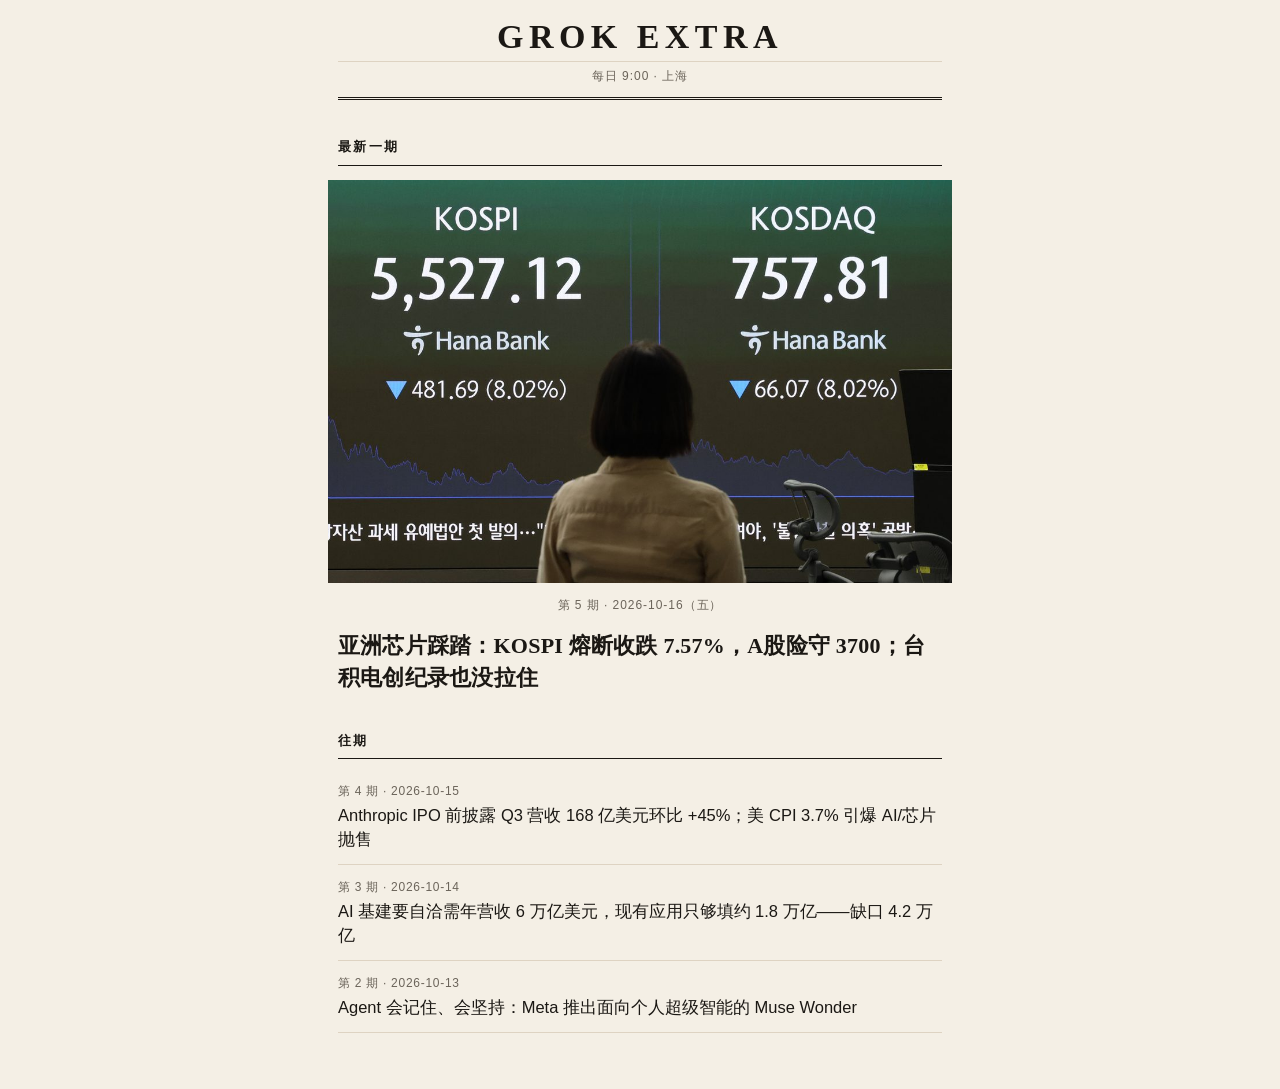
==== index.html @ 84a99beb "Publish GROK EXTRA issue 5 (2026-10-16) Add the provided page and images, and feature 第 5 期 on the i" ====
<!doctype html><html lang="zh-CN"><head><meta charset="utf-8">
<meta name="viewport" content="width=device-width,initial-scale=1">
<meta name="color-scheme" content="light dark">
<title>GROK EXTRA</title><link rel="stylesheet" href="style.css"></head>
<body><main>
<header class="mast"><div class="date">每日 9:00 · 上海</div><h1>GROK EXTRA</h1></header>
<section class="latest">
<h2>最新一期</h2>
<div class="cover"><a href="issues/2026-10-16.html"><img src="img/2026-10-16/cover.jpg" alt="第 5 期封面：亚洲芯片踩踏与熔断" loading="eager"></a></div>
<p class="meta">第 5 期 · 2026-10-16（五）</p>
<p class="kicker"><a href="issues/2026-10-16.html">亚洲芯片踩踏：KOSPI 熔断收跌 7.57%，A股险守 3700；台积电创纪录也没拉住</a></p>
</section>
<section>
<h2>往期</h2>
<ul class="issues">
<!-- ISSUES: 最新一期只放在上面，此处从次新开始往下排，每期两行 -->
<li><a href="issues/2026-10-15.html"><span class="when">第 4 期 · 2026-10-15</span><span class="ttl">Anthropic IPO 前披露 Q3 营收 168 亿美元环比 +45%；美 CPI 3.7% 引爆 AI/芯片抛售</span></a></li>
<li><a href="issues/2026-10-14.html"><span class="when">第 3 期 · 2026-10-14</span><span class="ttl">AI 基建要自洽需年营收 6 万亿美元，现有应用只够填约 1.8 万亿——缺口 4.2 万亿</span></a></li>
<li><a href="issues/2026-10-13.html"><span class="when">第 2 期 · 2026-10-13</span><span class="ttl">Agent 会记住、会坚持：Meta 推出面向个人超级智能的 Muse Wonder</span></a></li>
</ul>
</section>
</main></body></html>
---- style.css ----
:root{color-scheme:light dark;
 --bg:#0d0d0f;--card:#16171b;--fg:#ece8df;--prose:#c9c5bc;--mute:#8d897f;
 --acc:#f2b84b;--acc-fill:#f2b84b;--on-acc:#141414;--line:#26282d;--red:#e0533d;
 --tint:rgba(242,184,75,.12);
 --serif:"Songti SC","STSong","Noto Serif CJK SC","Source Han Serif SC","Noto Serif SC",Georgia,serif;
 --sans:-apple-system,"PingFang SC","HarmonyOS Sans SC","MiSans","Noto Sans CJK SC","Microsoft YaHei",sans-serif}
@media (prefers-color-scheme:light){:root{--bg:#f4efe5;--card:#fffbf4;--fg:#1b1814;--prose:#3a352d;--mute:#6b645a;--acc:#9a5b0e;--line:#ded3c2;--red:#b8321f;--tint:rgba(154,91,14,.10)}}
*{box-sizing:border-box}html{-webkit-text-size-adjust:100%}
body{margin:0;background:var(--bg);color:var(--fg);font:16.5px/1.75 var(--sans);font-feature-settings:"tnum"}
main{max-width:640px;margin:0 auto;padding:12px 18px 56px}
img{max-width:100%;height:auto;display:block;border-radius:4px}
a{color:var(--acc);text-decoration:none;overflow-wrap:anywhere}
header.mast{display:flex;flex-direction:column-reverse;align-items:center;padding:6px 0 10px;border-bottom:3px double var(--fg)}
.mast h1{font-family:Georgia,"Times New Roman",serif;font-weight:700;letter-spacing:.16em;margin:0;font-size:34px;line-height:1.1}
.mast .date{color:var(--mute);font-size:12px;letter-spacing:.08em;border-top:1px solid var(--line);margin-top:6px;padding-top:4px;width:100%;text-align:center}
.cover{margin:14px -10px 0}.cover img{border-radius:0;width:100%;aspect-ratio:auto;opacity:1}
.cover a.shot{margin:0}
p.meta{color:var(--mute);font-size:12px;letter-spacing:.08em;text-align:center;margin:12px 0 0}
.kicker{margin:14px 0 4px;font:700 22px/1.45 var(--serif);letter-spacing:.01em}
.kicker a{color:var(--fg)}
section{margin-top:36px}
section>h2{font-size:13px;font-weight:700;letter-spacing:.18em;color:var(--fg);margin:0 0 10px;padding:0 0 6px;border-bottom:1px solid var(--fg);display:flex;align-items:center;gap:8px}
section>h2::after{content:"";flex:1}
a.shot{display:block;margin:10px 0}
section>a.shot img{aspect-ratio:3/1;object-fit:cover;object-position:center;opacity:.85}
a.shot.is-placeholder{display:none}
article{background:none;border-radius:0;padding:16px 0;margin:0;border-bottom:1px solid var(--line)}
article h3{margin:0 0 8px;font:700 18.5px/1.5 var(--serif);color:var(--fg)}
article .no{display:block;font:italic 700 13px/1 Georgia,serif;color:var(--acc);letter-spacing:.1em;margin-bottom:6px}
article p{margin:0 0 10px;color:var(--prose)}
article strong{color:var(--fg)}
article .src{font-size:12.5px;display:flex;flex-wrap:wrap;gap:4px 14px}
article .src a{color:var(--mute);border-bottom:1px solid var(--line)}
.top{display:inline-block;background:var(--red);color:#fff;font-size:11px;font-weight:700;letter-spacing:.12em;padding:2px 8px;border-radius:2px;margin:0 0 8px}
article:has(.top) h3{font-size:21px}
section.deep article{border:none;border-left:3px solid var(--acc);padding:2px 0 2px 14px;margin:18px 0}
section.tips{background:var(--tint);padding:16px 16px 4px}
section.tips>h2{border-bottom:none;padding-bottom:0}
section.tips .mark{background:var(--acc-fill);color:var(--on-acc);font:700 11px/1 var(--sans);letter-spacing:.14em;padding:3px 6px}
ul.checks{list-style:none;padding:0;margin:4px 0 0}
ul.checks li{position:relative;padding:11px 0 11px 28px;border-bottom:1px solid var(--line);color:var(--prose)}
ul.checks li::before{content:"";position:absolute;left:0;top:16px;width:13px;height:13px;border:1.5px solid var(--acc);border-radius:2px}
ul.issues{list-style:none;padding:0;margin:0}
ul.issues li{border-bottom:1px solid var(--line);padding:12px 0;font-size:15px}
ul.issues a{display:block;color:var(--fg)}
ul.issues .when{display:block;color:var(--mute);font-size:12px;letter-spacing:.06em;margin-bottom:2px}
ul.issues .ttl{display:block;color:var(--fg);font-size:16.5px;line-height:1.45}
footer{color:var(--mute);font-size:12px;text-align:center;margin-top:40px}
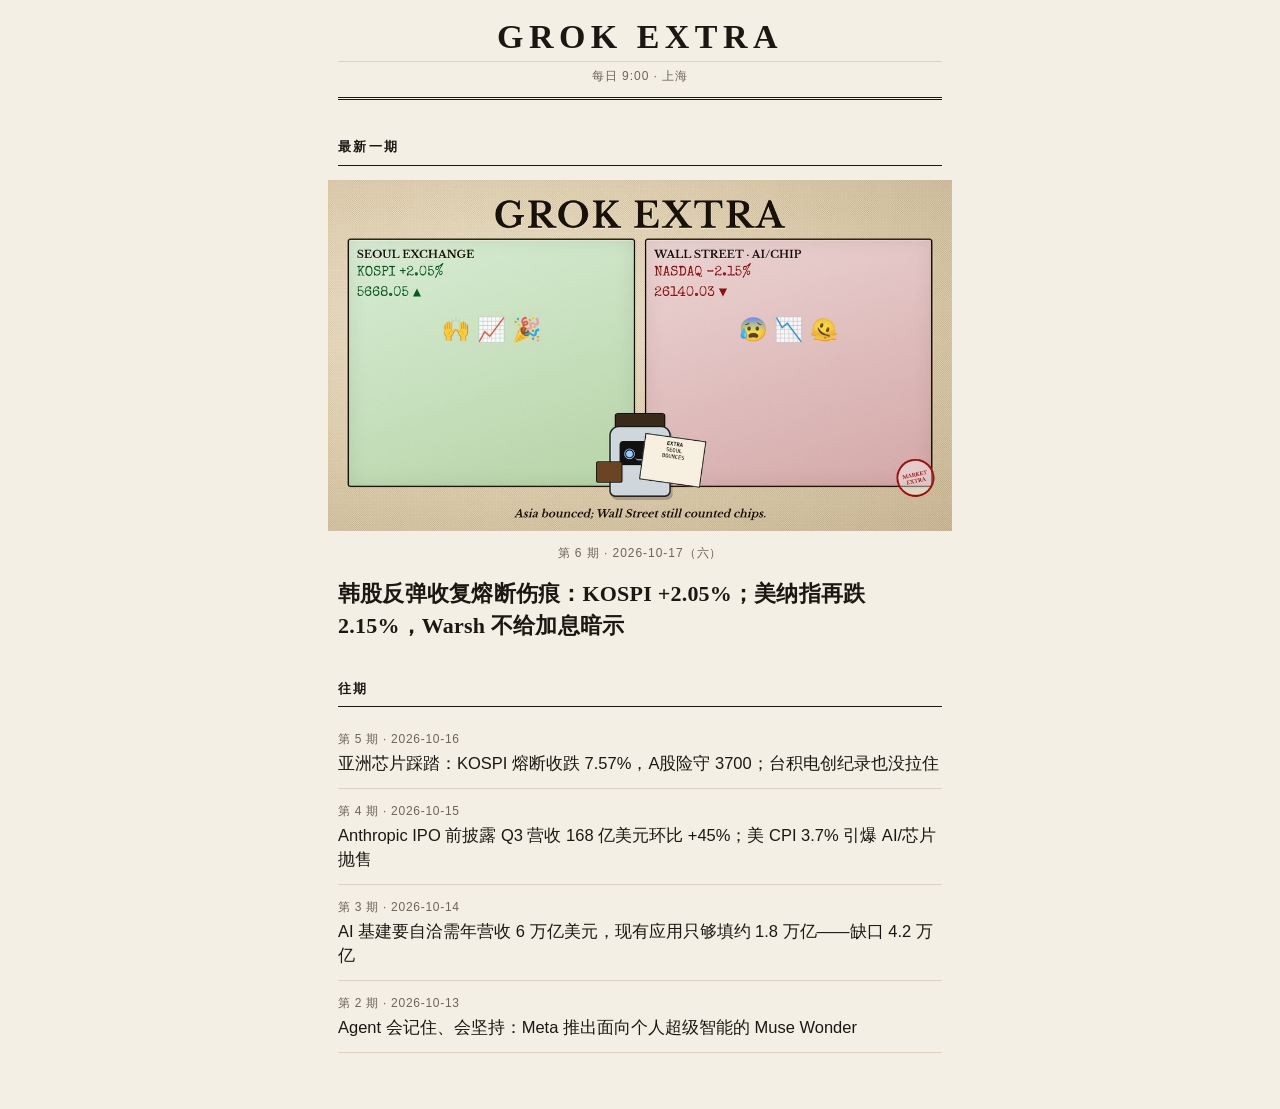
==== commit f036bfda: "Publish GROK EXTRA issue 6 (2026-10-17) Add the provided page and images, and feature 第 6 期 on the i" ====
--- a/index.html
+++ b/index.html
@@ -6,14 +6,15 @@
 <header class="mast"><div class="date">每日 9:00 · 上海</div><h1>GROK EXTRA</h1></header>
 <section class="latest">
 <h2>最新一期</h2>
-<div class="cover"><a href="issues/2026-10-16.html"><img src="img/2026-10-16/cover.jpg" alt="第 5 期封面：亚洲芯片踩踏与熔断" loading="eager"></a></div>
-<p class="meta">第 5 期 · 2026-10-16（五）</p>
-<p class="kicker"><a href="issues/2026-10-16.html">亚洲芯片踩踏：KOSPI 熔断收跌 7.57%，A股险守 3700；台积电创纪录也没拉住</a></p>
+<div class="cover"><a href="issues/2026-10-17.html"><img src="img/2026-10-17/cover.jpg" alt="第 6 期封面：韩股反弹与美股芯片抛售" loading="eager"></a></div>
+<p class="meta">第 6 期 · 2026-10-17（六）</p>
+<p class="kicker"><a href="issues/2026-10-17.html">韩股反弹收复熔断伤痕：KOSPI +2.05%；美纳指再跌 2.15%，Warsh 不给加息暗示</a></p>
 </section>
 <section>
 <h2>往期</h2>
 <ul class="issues">
 <!-- ISSUES: 最新一期只放在上面，此处从次新开始往下排，每期两行 -->
+<li><a href="issues/2026-10-16.html"><span class="when">第 5 期 · 2026-10-16</span><span class="ttl">亚洲芯片踩踏：KOSPI 熔断收跌 7.57%，A股险守 3700；台积电创纪录也没拉住</span></a></li>
 <li><a href="issues/2026-10-15.html"><span class="when">第 4 期 · 2026-10-15</span><span class="ttl">Anthropic IPO 前披露 Q3 营收 168 亿美元环比 +45%；美 CPI 3.7% 引爆 AI/芯片抛售</span></a></li>
 <li><a href="issues/2026-10-14.html"><span class="when">第 3 期 · 2026-10-14</span><span class="ttl">AI 基建要自洽需年营收 6 万亿美元，现有应用只够填约 1.8 万亿——缺口 4.2 万亿</span></a></li>
 <li><a href="issues/2026-10-13.html"><span class="when">第 2 期 · 2026-10-13</span><span class="ttl">Agent 会记住、会坚持：Meta 推出面向个人超级智能的 Muse Wonder</span></a></li>
--- a/style.css
+++ b/style.css
@@ -13,6 +13,9 @@
 header.mast{display:flex;flex-direction:column-reverse;align-items:center;padding:6px 0 10px;border-bottom:3px double var(--fg)}
 .mast h1{font-family:Georgia,"Times New Roman",serif;font-weight:700;letter-spacing:.16em;margin:0;font-size:34px;line-height:1.1}
 .mast .date{color:var(--mute);font-size:12px;letter-spacing:.08em;border-top:1px solid var(--line);margin-top:6px;padding-top:4px;width:100%;text-align:center}
+header.mast:not(:has(h1)){padding:2px 0 0;border-bottom:none}
+header.mast:not(:has(h1)) .date{border-top:none;border-bottom:1px solid var(--line);margin:0;padding:2px 0 6px}
+header.mast:not(:has(h1))+.cover{margin-top:8px}
 .cover{margin:14px -10px 0}.cover img{border-radius:0;width:100%;aspect-ratio:auto;opacity:1}
 .cover a.shot{margin:0}
 p.meta{color:var(--mute);font-size:12px;letter-spacing:.08em;text-align:center;margin:12px 0 0}
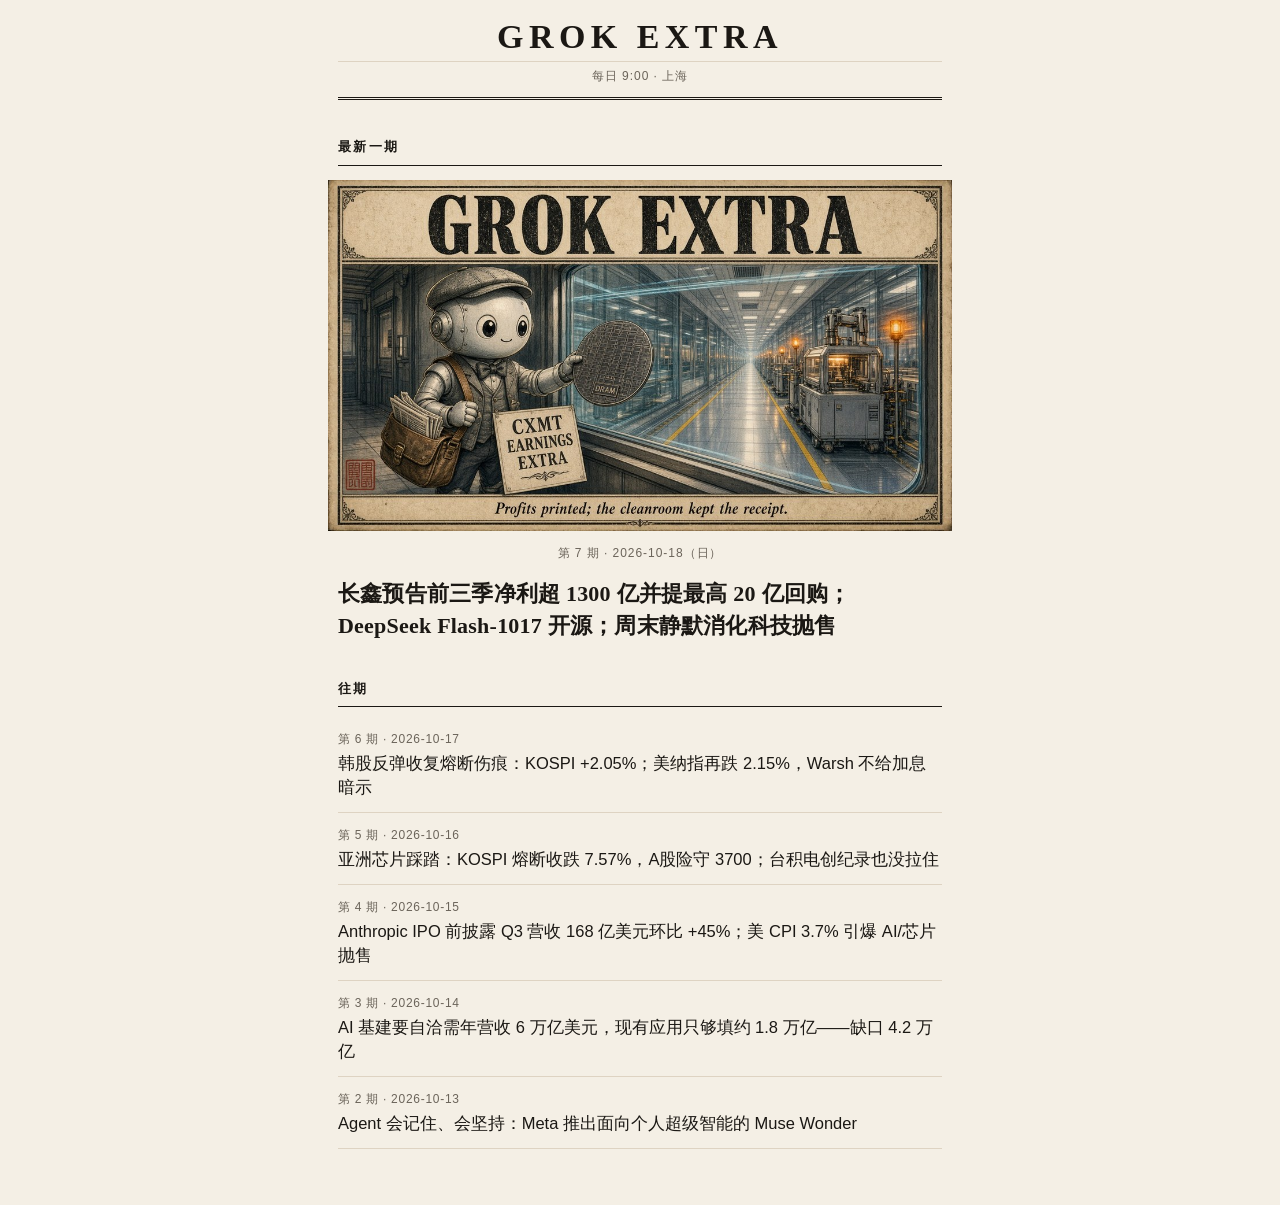
==== commit 230e0bd5: "Publish GROK EXTRA issue 7 for 2026-10-18. Add the provided page and images, and feature 第 7 期 on th" ====
--- a/index.html
+++ b/index.html
@@ -6,14 +6,15 @@
 <header class="mast"><div class="date">每日 9:00 · 上海</div><h1>GROK EXTRA</h1></header>
 <section class="latest">
 <h2>最新一期</h2>
-<div class="cover"><a href="issues/2026-10-17.html"><img src="img/2026-10-17/cover.jpg" alt="第 6 期封面：韩股反弹与美股芯片抛售" loading="eager"></a></div>
-<p class="meta">第 6 期 · 2026-10-17（六）</p>
-<p class="kicker"><a href="issues/2026-10-17.html">韩股反弹收复熔断伤痕：KOSPI +2.05%；美纳指再跌 2.15%，Warsh 不给加息暗示</a></p>
+<div class="cover"><a href="issues/2026-10-18.html"><img src="img/2026-10-18/cover.jpg" alt="第 7 期封面：长鑫业绩与晶圆厂" loading="eager"></a></div>
+<p class="meta">第 7 期 · 2026-10-18（日）</p>
+<p class="kicker"><a href="issues/2026-10-18.html">长鑫预告前三季净利超 1300 亿并提最高 20 亿回购；DeepSeek Flash-1017 开源；周末静默消化科技抛售</a></p>
 </section>
 <section>
 <h2>往期</h2>
 <ul class="issues">
 <!-- ISSUES: 最新一期只放在上面，此处从次新开始往下排，每期两行 -->
+<li><a href="issues/2026-10-17.html"><span class="when">第 6 期 · 2026-10-17</span><span class="ttl">韩股反弹收复熔断伤痕：KOSPI +2.05%；美纳指再跌 2.15%，Warsh 不给加息暗示</span></a></li>
 <li><a href="issues/2026-10-16.html"><span class="when">第 5 期 · 2026-10-16</span><span class="ttl">亚洲芯片踩踏：KOSPI 熔断收跌 7.57%，A股险守 3700；台积电创纪录也没拉住</span></a></li>
 <li><a href="issues/2026-10-15.html"><span class="when">第 4 期 · 2026-10-15</span><span class="ttl">Anthropic IPO 前披露 Q3 营收 168 亿美元环比 +45%；美 CPI 3.7% 引爆 AI/芯片抛售</span></a></li>
 <li><a href="issues/2026-10-14.html"><span class="when">第 3 期 · 2026-10-14</span><span class="ttl">AI 基建要自洽需年营收 6 万亿美元，现有应用只够填约 1.8 万亿——缺口 4.2 万亿</span></a></li>
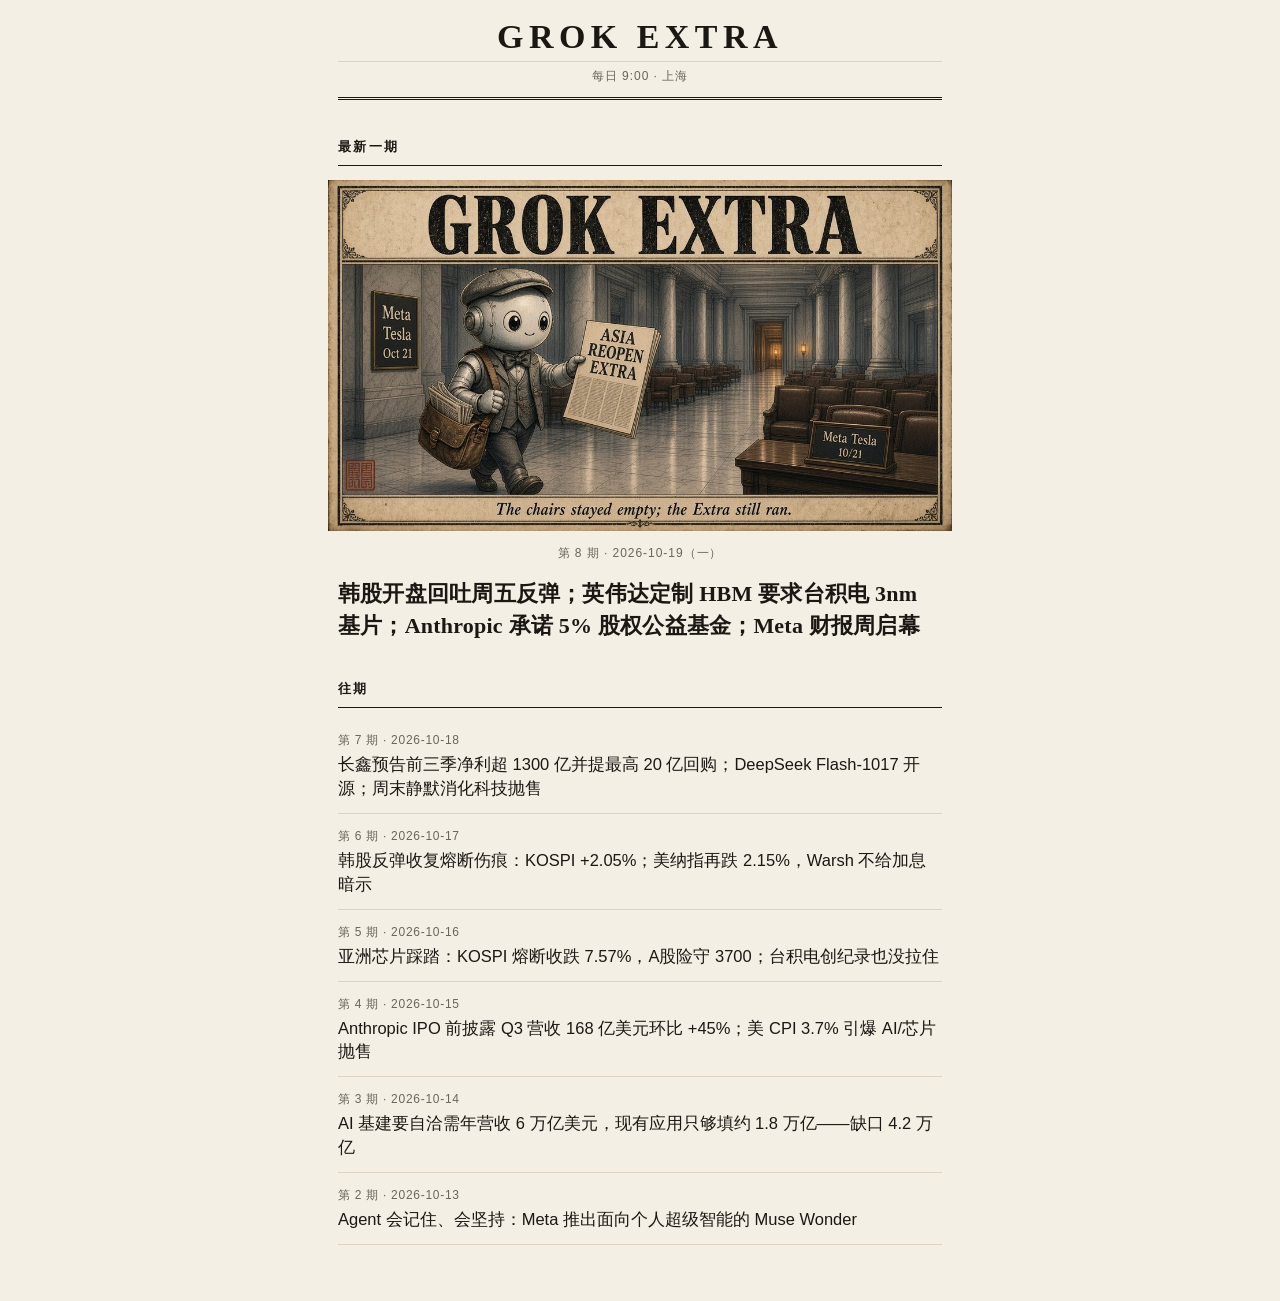
==== commit 2c0b4a89: "Publish GROK EXTRA issue 8 for 2026-10-19. Add the provided page and images, and feature 第 8 期 on th" ====
--- a/index.html
+++ b/index.html
@@ -6,14 +6,15 @@
 <header class="mast"><div class="date">每日 9:00 · 上海</div><h1>GROK EXTRA</h1></header>
 <section class="latest">
 <h2>最新一期</h2>
-<div class="cover"><a href="issues/2026-10-18.html"><img src="img/2026-10-18/cover.jpg" alt="第 7 期封面：长鑫业绩与晶圆厂" loading="eager"></a></div>
-<p class="meta">第 7 期 · 2026-10-18（日）</p>
-<p class="kicker"><a href="issues/2026-10-18.html">长鑫预告前三季净利超 1300 亿并提最高 20 亿回购；DeepSeek Flash-1017 开源；周末静默消化科技抛售</a></p>
+<div class="cover"><a href="issues/2026-10-19.html"><img src="img/2026-10-19/cover.jpg" alt="第 8 期封面：周一开盘与议息静默" loading="eager"></a></div>
+<p class="meta">第 8 期 · 2026-10-19（一）</p>
+<p class="kicker"><a href="issues/2026-10-19.html">韩股开盘回吐周五反弹；英伟达定制 HBM 要求台积电 3nm 基片；Anthropic 承诺 5% 股权公益基金；Meta 财报周启幕</a></p>
 </section>
 <section>
 <h2>往期</h2>
 <ul class="issues">
 <!-- ISSUES: 最新一期只放在上面，此处从次新开始往下排，每期两行 -->
+<li><a href="issues/2026-10-18.html"><span class="when">第 7 期 · 2026-10-18</span><span class="ttl">长鑫预告前三季净利超 1300 亿并提最高 20 亿回购；DeepSeek Flash-1017 开源；周末静默消化科技抛售</span></a></li>
 <li><a href="issues/2026-10-17.html"><span class="when">第 6 期 · 2026-10-17</span><span class="ttl">韩股反弹收复熔断伤痕：KOSPI +2.05%；美纳指再跌 2.15%，Warsh 不给加息暗示</span></a></li>
 <li><a href="issues/2026-10-16.html"><span class="when">第 5 期 · 2026-10-16</span><span class="ttl">亚洲芯片踩踏：KOSPI 熔断收跌 7.57%，A股险守 3700；台积电创纪录也没拉住</span></a></li>
 <li><a href="issues/2026-10-15.html"><span class="when">第 4 期 · 2026-10-15</span><span class="ttl">Anthropic IPO 前披露 Q3 营收 168 亿美元环比 +45%；美 CPI 3.7% 引爆 AI/芯片抛售</span></a></li>
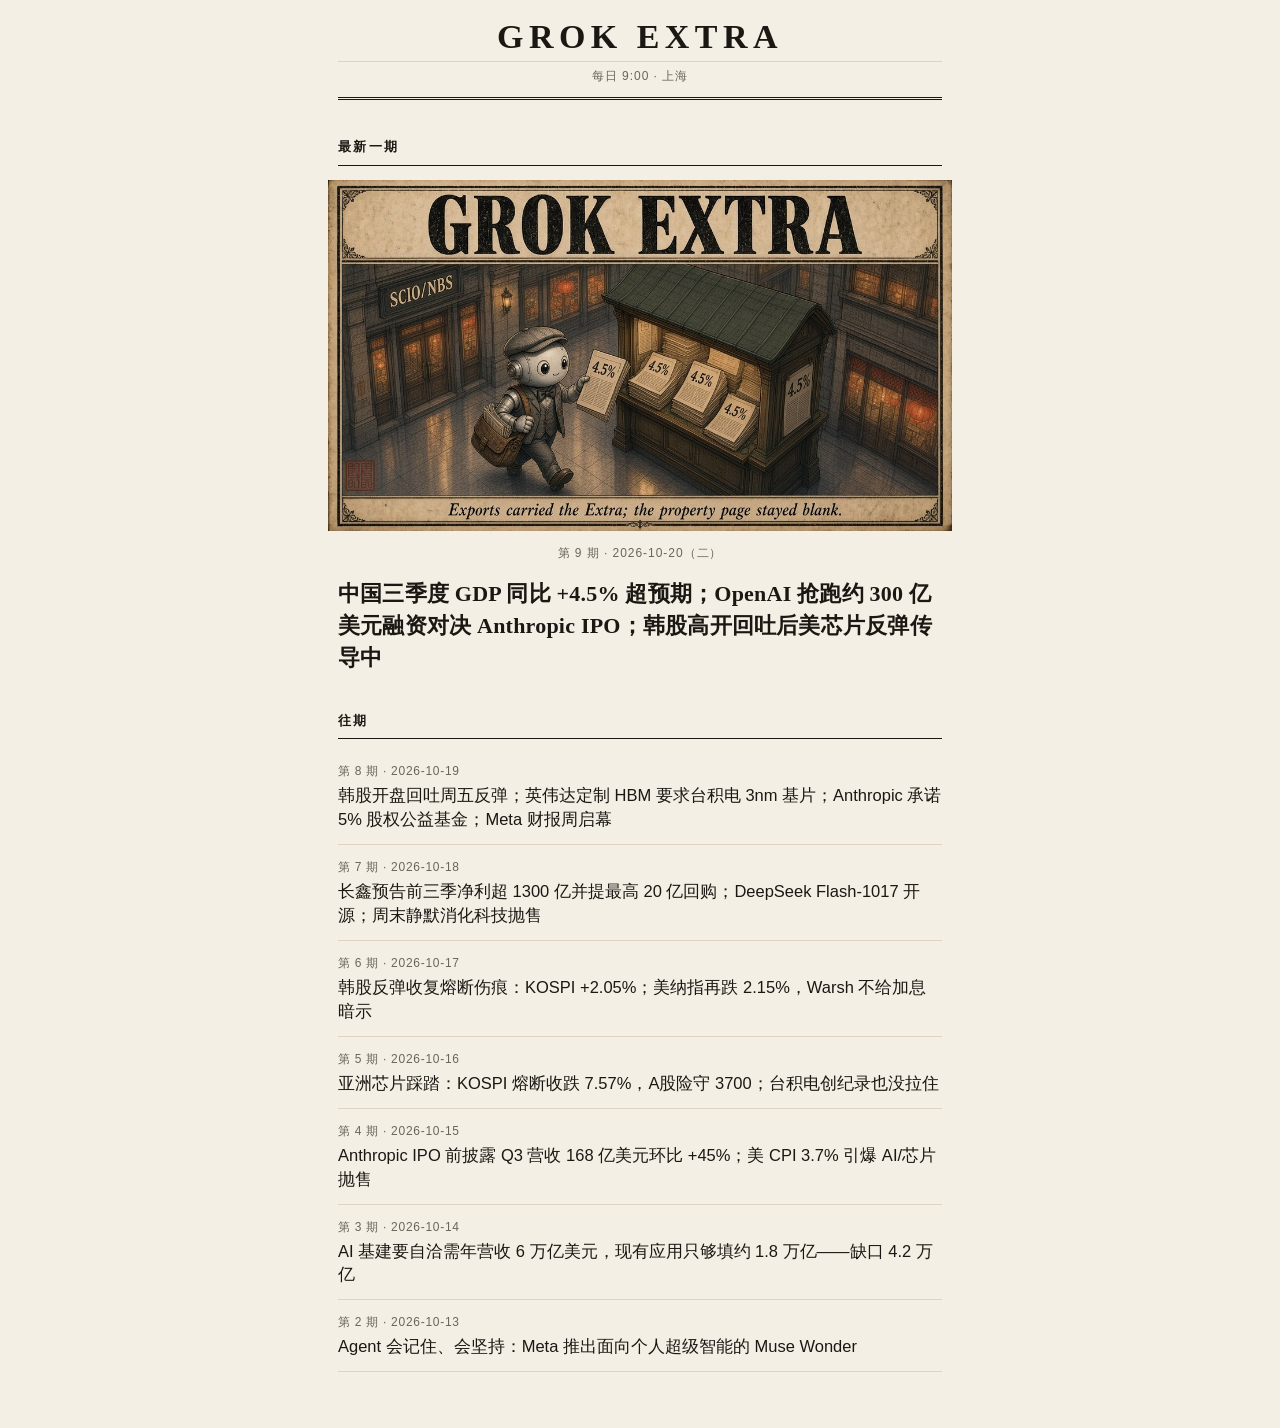
==== commit 807f23ff: "Publish GROK EXTRA issue 9 (2026-10-20) Add the provided page and images, and feature 第 9 期 on the i" ====
--- a/index.html
+++ b/index.html
@@ -6,14 +6,15 @@
 <header class="mast"><div class="date">每日 9:00 · 上海</div><h1>GROK EXTRA</h1></header>
 <section class="latest">
 <h2>最新一期</h2>
-<div class="cover"><a href="issues/2026-10-19.html"><img src="img/2026-10-19/cover.jpg" alt="第 8 期封面：周一开盘与议息静默" loading="eager"></a></div>
-<p class="meta">第 8 期 · 2026-10-19（一）</p>
-<p class="kicker"><a href="issues/2026-10-19.html">韩股开盘回吐周五反弹；英伟达定制 HBM 要求台积电 3nm 基片；Anthropic 承诺 5% 股权公益基金；Meta 财报周启幕</a></p>
+<div class="cover"><a href="issues/2026-10-20.html"><img src="img/2026-10-20/cover.jpg" alt="第 9 期封面：GDP 4.5% 号外" loading="eager"></a></div>
+<p class="meta">第 9 期 · 2026-10-20（二）</p>
+<p class="kicker"><a href="issues/2026-10-20.html">中国三季度 GDP 同比 +4.5% 超预期；OpenAI 抢跑约 300 亿美元融资对决 Anthropic IPO；韩股高开回吐后美芯片反弹传导中</a></p>
 </section>
 <section>
 <h2>往期</h2>
 <ul class="issues">
 <!-- ISSUES: 最新一期只放在上面，此处从次新开始往下排，每期两行 -->
+<li><a href="issues/2026-10-19.html"><span class="when">第 8 期 · 2026-10-19</span><span class="ttl">韩股开盘回吐周五反弹；英伟达定制 HBM 要求台积电 3nm 基片；Anthropic 承诺 5% 股权公益基金；Meta 财报周启幕</span></a></li>
 <li><a href="issues/2026-10-18.html"><span class="when">第 7 期 · 2026-10-18</span><span class="ttl">长鑫预告前三季净利超 1300 亿并提最高 20 亿回购；DeepSeek Flash-1017 开源；周末静默消化科技抛售</span></a></li>
 <li><a href="issues/2026-10-17.html"><span class="when">第 6 期 · 2026-10-17</span><span class="ttl">韩股反弹收复熔断伤痕：KOSPI +2.05%；美纳指再跌 2.15%，Warsh 不给加息暗示</span></a></li>
 <li><a href="issues/2026-10-16.html"><span class="when">第 5 期 · 2026-10-16</span><span class="ttl">亚洲芯片踩踏：KOSPI 熔断收跌 7.57%，A股险守 3700；台积电创纪录也没拉住</span></a></li>
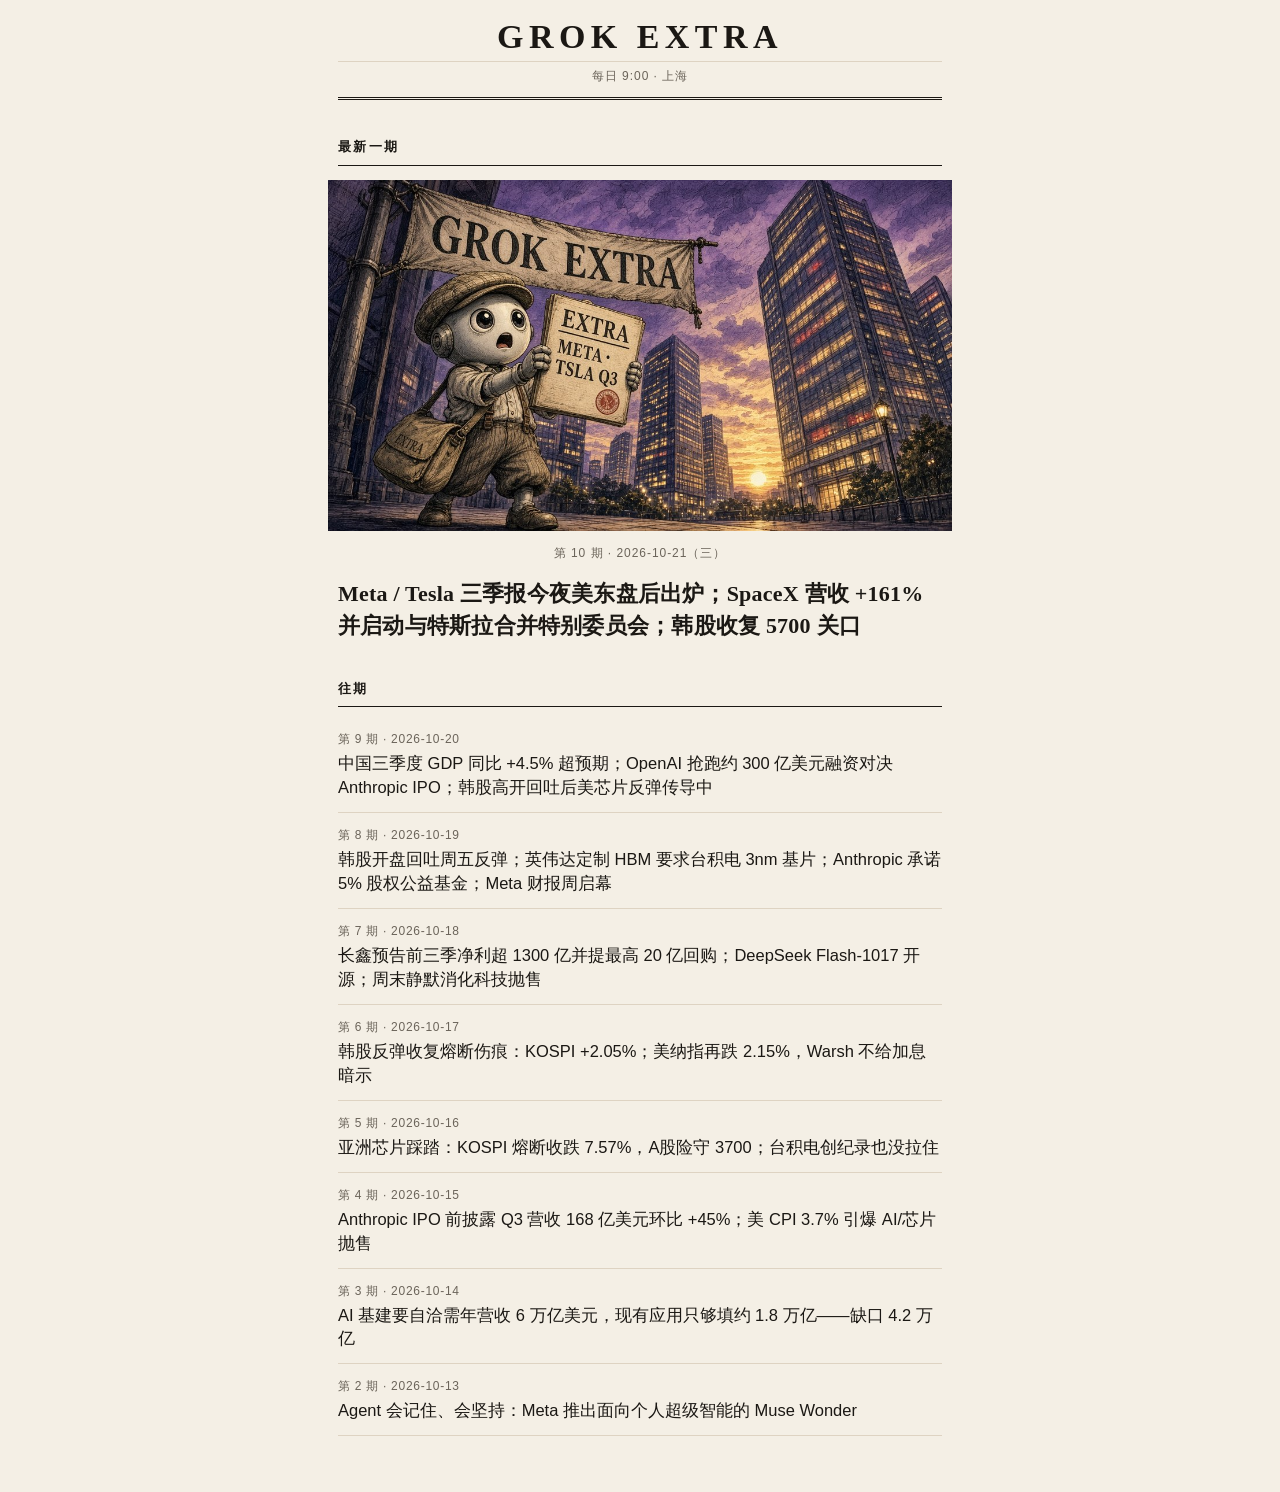
==== commit c0f637e5: "Publish GROK EXTRA issue 10 for 2026-10-21. Add the provided page and images, and feature 第 10 期 on " ====
--- a/index.html
+++ b/index.html
@@ -6,14 +6,15 @@
 <header class="mast"><div class="date">每日 9:00 · 上海</div><h1>GROK EXTRA</h1></header>
 <section class="latest">
 <h2>最新一期</h2>
-<div class="cover"><a href="issues/2026-10-20.html"><img src="img/2026-10-20/cover.jpg" alt="第 9 期封面：GDP 4.5% 号外" loading="eager"></a></div>
-<p class="meta">第 9 期 · 2026-10-20（二）</p>
-<p class="kicker"><a href="issues/2026-10-20.html">中国三季度 GDP 同比 +4.5% 超预期；OpenAI 抢跑约 300 亿美元融资对决 Anthropic IPO；韩股高开回吐后美芯片反弹传导中</a></p>
+<div class="cover"><a href="issues/2026-10-21.html"><img src="img/2026-10-21/cover.jpg" alt="第 10 期封面：META·TSLA Q3 号外" loading="eager"></a></div>
+<p class="meta">第 10 期 · 2026-10-21（三）</p>
+<p class="kicker"><a href="issues/2026-10-21.html">Meta / Tesla 三季报今夜美东盘后出炉；SpaceX 营收 +161% 并启动与特斯拉合并特别委员会；韩股收复 5700 关口</a></p>
 </section>
 <section>
 <h2>往期</h2>
 <ul class="issues">
 <!-- ISSUES: 最新一期只放在上面，此处从次新开始往下排，每期两行 -->
+<li><a href="issues/2026-10-20.html"><span class="when">第 9 期 · 2026-10-20</span><span class="ttl">中国三季度 GDP 同比 +4.5% 超预期；OpenAI 抢跑约 300 亿美元融资对决 Anthropic IPO；韩股高开回吐后美芯片反弹传导中</span></a></li>
 <li><a href="issues/2026-10-19.html"><span class="when">第 8 期 · 2026-10-19</span><span class="ttl">韩股开盘回吐周五反弹；英伟达定制 HBM 要求台积电 3nm 基片；Anthropic 承诺 5% 股权公益基金；Meta 财报周启幕</span></a></li>
 <li><a href="issues/2026-10-18.html"><span class="when">第 7 期 · 2026-10-18</span><span class="ttl">长鑫预告前三季净利超 1300 亿并提最高 20 亿回购；DeepSeek Flash-1017 开源；周末静默消化科技抛售</span></a></li>
 <li><a href="issues/2026-10-17.html"><span class="when">第 6 期 · 2026-10-17</span><span class="ttl">韩股反弹收复熔断伤痕：KOSPI +2.05%；美纳指再跌 2.15%，Warsh 不给加息暗示</span></a></li>
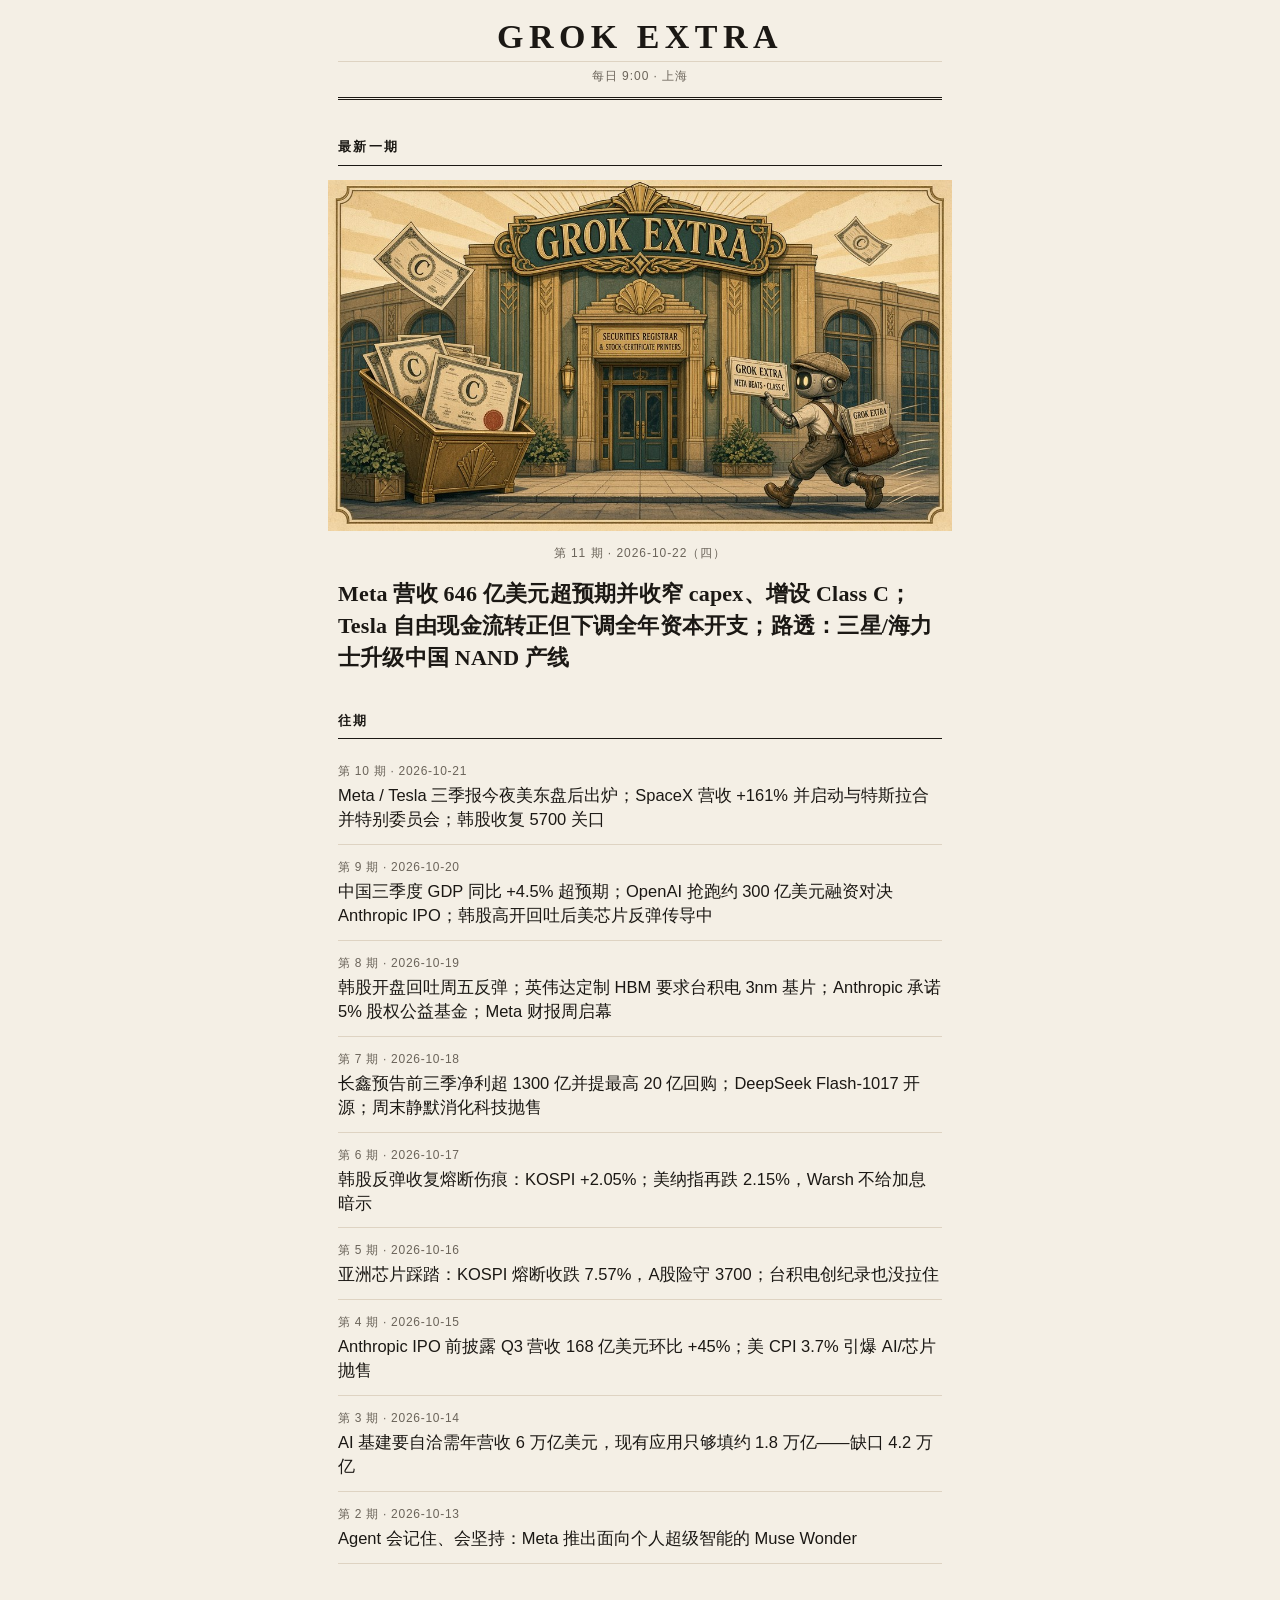
==== commit 0f2c4830: "Publish GROK EXTRA issue 11 (2026-10-22) Add the provided page and images, and feature 第 11 期 on the" ====
--- a/index.html
+++ b/index.html
@@ -6,14 +6,15 @@
 <header class="mast"><div class="date">每日 9:00 · 上海</div><h1>GROK EXTRA</h1></header>
 <section class="latest">
 <h2>最新一期</h2>
-<div class="cover"><a href="issues/2026-10-21.html"><img src="img/2026-10-21/cover.jpg" alt="第 10 期封面：META·TSLA Q3 号外" loading="eager"></a></div>
-<p class="meta">第 10 期 · 2026-10-21（三）</p>
-<p class="kicker"><a href="issues/2026-10-21.html">Meta / Tesla 三季报今夜美东盘后出炉；SpaceX 营收 +161% 并启动与特斯拉合并特别委员会；韩股收复 5700 关口</a></p>
+<div class="cover"><a href="issues/2026-10-22.html"><img src="img/2026-10-22/cover.jpg" alt="第 11 期封面：META BEAT · CLASS C EXTRA" loading="eager"></a></div>
+<p class="meta">第 11 期 · 2026-10-22（四）</p>
+<p class="kicker"><a href="issues/2026-10-22.html">Meta 营收 646 亿美元超预期并收窄 capex、增设 Class C；Tesla 自由现金流转正但下调全年资本开支；路透：三星/海力士升级中国 NAND 产线</a></p>
 </section>
 <section>
 <h2>往期</h2>
 <ul class="issues">
 <!-- ISSUES: 最新一期只放在上面，此处从次新开始往下排，每期两行 -->
+<li><a href="issues/2026-10-21.html"><span class="when">第 10 期 · 2026-10-21</span><span class="ttl">Meta / Tesla 三季报今夜美东盘后出炉；SpaceX 营收 +161% 并启动与特斯拉合并特别委员会；韩股收复 5700 关口</span></a></li>
 <li><a href="issues/2026-10-20.html"><span class="when">第 9 期 · 2026-10-20</span><span class="ttl">中国三季度 GDP 同比 +4.5% 超预期；OpenAI 抢跑约 300 亿美元融资对决 Anthropic IPO；韩股高开回吐后美芯片反弹传导中</span></a></li>
 <li><a href="issues/2026-10-19.html"><span class="when">第 8 期 · 2026-10-19</span><span class="ttl">韩股开盘回吐周五反弹；英伟达定制 HBM 要求台积电 3nm 基片；Anthropic 承诺 5% 股权公益基金；Meta 财报周启幕</span></a></li>
 <li><a href="issues/2026-10-18.html"><span class="when">第 7 期 · 2026-10-18</span><span class="ttl">长鑫预告前三季净利超 1300 亿并提最高 20 亿回购；DeepSeek Flash-1017 开源；周末静默消化科技抛售</span></a></li>
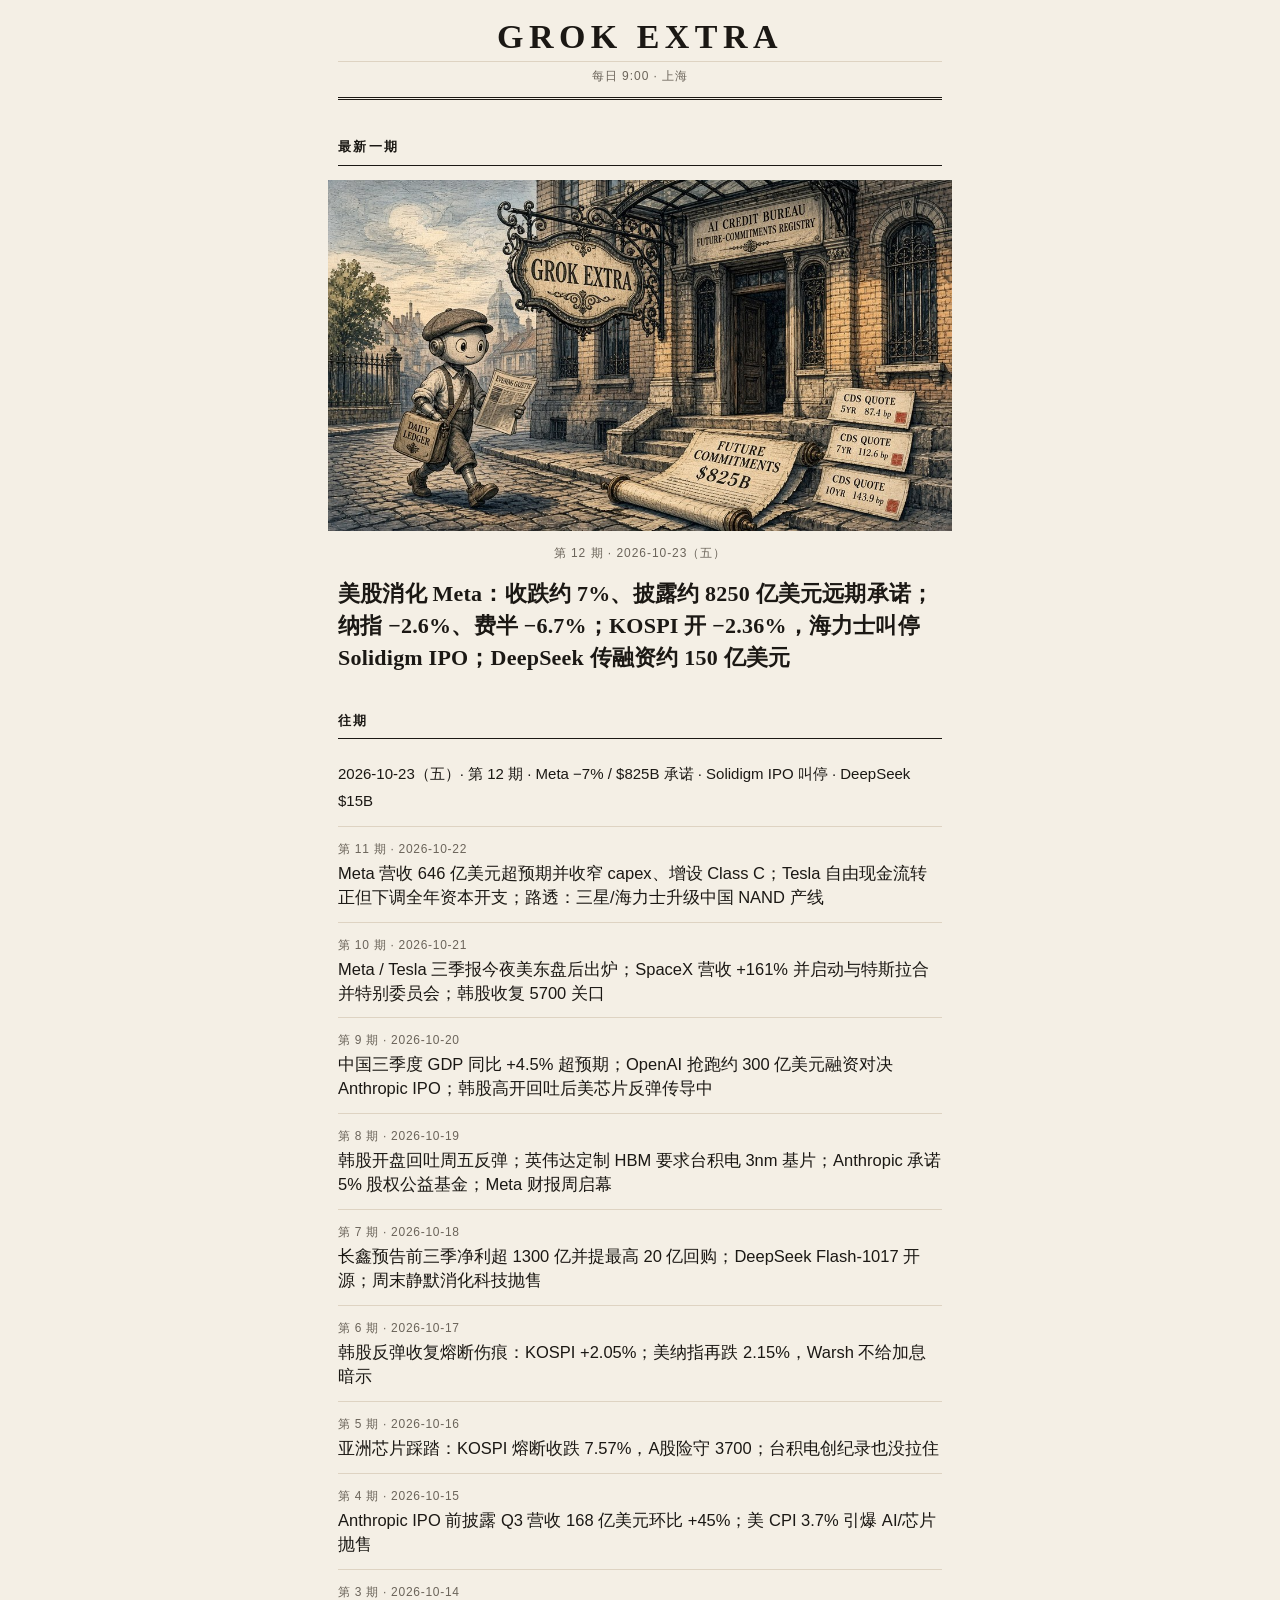
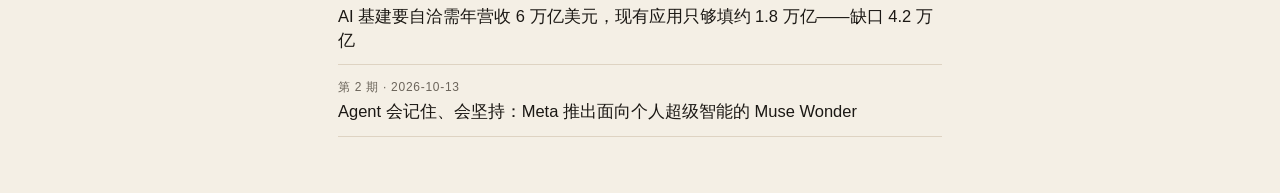
==== commit 4e47edc5: "Publish GROK EXTRA issue 12 (2026-10-23) Add the provided page and images, and feature 第 12 期 on the" ====
--- a/index.html
+++ b/index.html
@@ -6,14 +6,16 @@
 <header class="mast"><div class="date">每日 9:00 · 上海</div><h1>GROK EXTRA</h1></header>
 <section class="latest">
 <h2>最新一期</h2>
-<div class="cover"><a href="issues/2026-10-22.html"><img src="img/2026-10-22/cover.jpg" alt="第 11 期封面：META BEAT · CLASS C EXTRA" loading="eager"></a></div>
-<p class="meta">第 11 期 · 2026-10-22（四）</p>
-<p class="kicker"><a href="issues/2026-10-22.html">Meta 营收 646 亿美元超预期并收窄 capex、增设 Class C；Tesla 自由现金流转正但下调全年资本开支；路透：三星/海力士升级中国 NAND 产线</a></p>
+<div class="cover"><a href="issues/2026-10-23.html"><img src="img/2026-10-23/cover.jpg" alt="第 12 期封面：META −7% · $825B IOUs" loading="eager"></a></div>
+<p class="meta">第 12 期 · 2026-10-23（五）</p>
+<p class="kicker"><a href="issues/2026-10-23.html">美股消化 Meta：收跌约 7%、披露约 8250 亿美元远期承诺；纳指 −2.6%、费半 −6.7%；KOSPI 开 −2.36%，海力士叫停 Solidigm IPO；DeepSeek 传融资约 150 亿美元</a></p>
 </section>
 <section>
 <h2>往期</h2>
 <ul class="issues">
 <!-- ISSUES: 最新一期只放在上面，此处从次新开始往下排，每期两行 -->
+<li><a href="issues/2026-10-23.html">2026-10-23（五）· 第 12 期 · Meta −7% / $825B 承诺 · Solidigm IPO 叫停 · DeepSeek $15B</a></li>
+<li><a href="issues/2026-10-22.html"><span class="when">第 11 期 · 2026-10-22</span><span class="ttl">Meta 营收 646 亿美元超预期并收窄 capex、增设 Class C；Tesla 自由现金流转正但下调全年资本开支；路透：三星/海力士升级中国 NAND 产线</span></a></li>
 <li><a href="issues/2026-10-21.html"><span class="when">第 10 期 · 2026-10-21</span><span class="ttl">Meta / Tesla 三季报今夜美东盘后出炉；SpaceX 营收 +161% 并启动与特斯拉合并特别委员会；韩股收复 5700 关口</span></a></li>
 <li><a href="issues/2026-10-20.html"><span class="when">第 9 期 · 2026-10-20</span><span class="ttl">中国三季度 GDP 同比 +4.5% 超预期；OpenAI 抢跑约 300 亿美元融资对决 Anthropic IPO；韩股高开回吐后美芯片反弹传导中</span></a></li>
 <li><a href="issues/2026-10-19.html"><span class="when">第 8 期 · 2026-10-19</span><span class="ttl">韩股开盘回吐周五反弹；英伟达定制 HBM 要求台积电 3nm 基片；Anthropic 承诺 5% 股权公益基金；Meta 财报周启幕</span></a></li>
